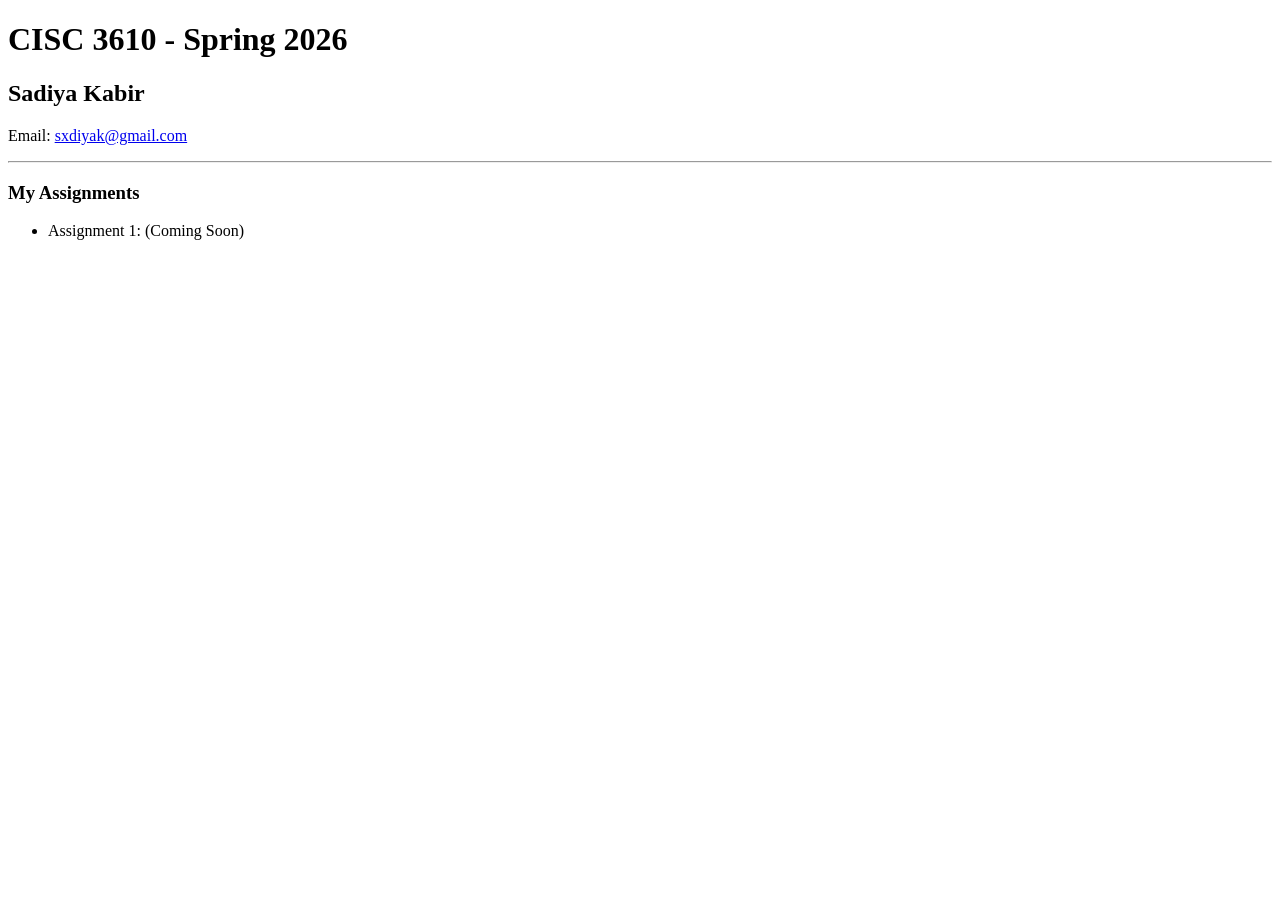
==== index.html @ 35ba0e7b "Added initial HTML structure" ====
<!DOCTYPE html>
<html>
<head>
    <title>CISC 3610 Portfolio</title>
</head>
<body>
    <header>
        <h1>CISC 3610 - Spring 2026</h1>
        <h2>Sadiya Kabir</h2>
        <p>Email: <a href="mailto:sxdiyak@gmail.com">sxdiyak@gmail.com</a></p>
    </header>

    <hr>

    <section id="assignments">
        <h3>My Assignments</h3>
        <ul>
            <li>Assignment 1: (Coming Soon)</li>
            </ul>
    </section>
</body>
</html>
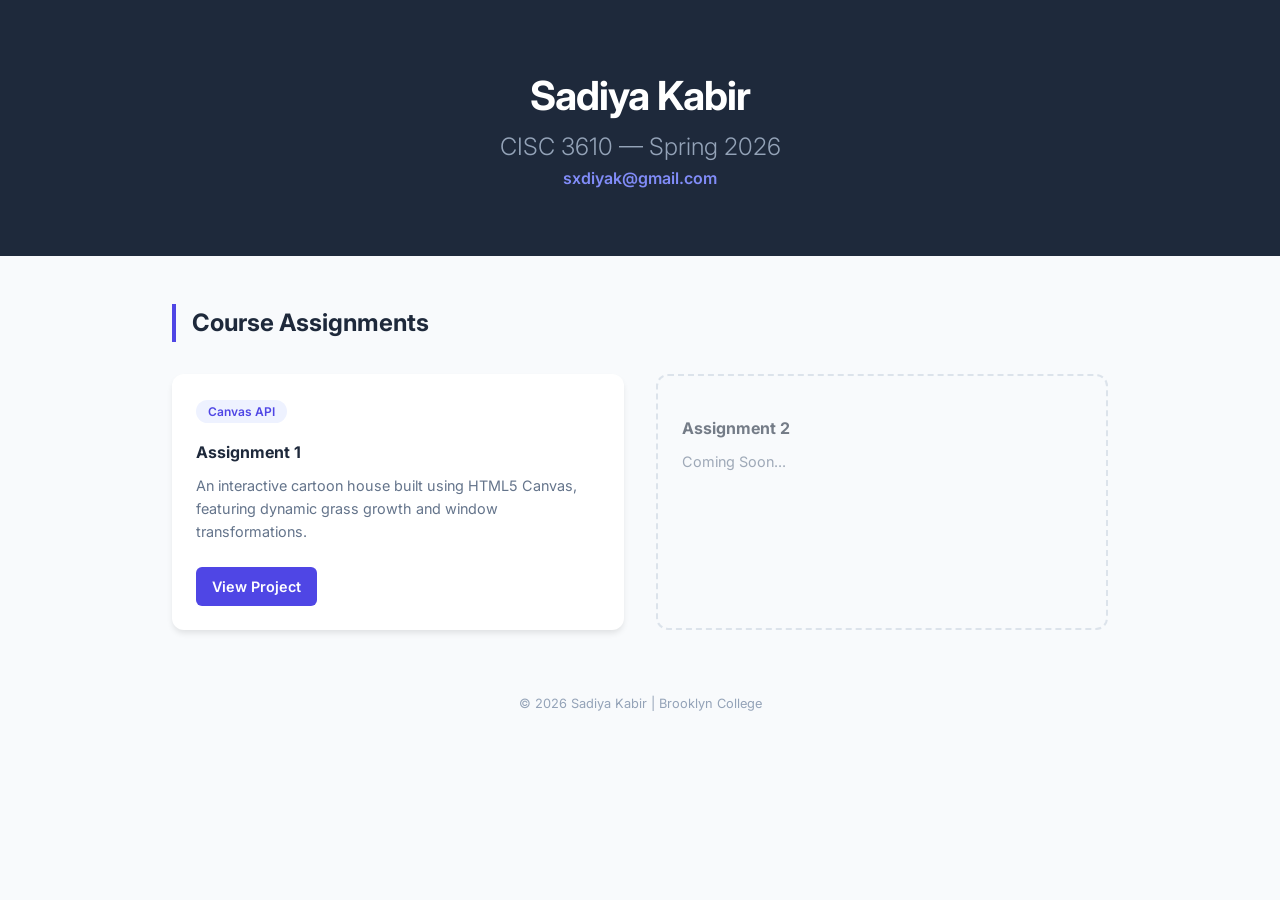
==== commit 005eb44c: "Updated Portfolio with Assignment1" ====
--- a/index.html
+++ b/index.html
@@ -1,22 +1,52 @@
 <!DOCTYPE html>
-<html>
+<html lang="en">
 <head>
-    <title>CISC 3610 Portfolio</title>
+    <meta charset="UTF-8">
+    <meta name="viewport" content="width=device-width, initial-scale=1.0">
+    <title>Sadiya Kabir | CISC 3610 Portfolio</title>
+    <link rel="stylesheet" href="style.css">
+    <link href="https://fonts.googleapis.com/css2?family=Inter:wght@300;400;600&display=swap" rel="stylesheet">
 </head>
 <body>
+
     <header>
-        <h1>CISC 3610 - Spring 2026</h1>
-        <h2>Sadiya Kabir</h2>
-        <p>Email: <a href="mailto:sxdiyak@gmail.com">sxdiyak@gmail.com</a></p>
+        <div class="container">
+            <h1>Sadiya Kabir</h1>
+            <h2>CISC 3610 — Spring 2026</h2>
+            <div class="contact-info">
+                <a href="mailto:sxdiyak@gmail.com">sxdiyak@gmail.com</a>
+            </div>
+        </div>
     </header>
 
-    <hr>
+    <main class="container">
+        <section id="assignments">
+            <h3>Course Assignments</h3>
+            <div class="project-grid">
+                
+                <div class="card">
+                    <div class="card-content">
+                        <span class="tag">Canvas API</span>
+                        <h4>Assignment 1</h4>
+                        <p>An interactive cartoon house built using HTML5 Canvas, featuring dynamic grass growth and window transformations.</p>
+                        <a href="cartoon/index.html" class="btn">View Project</a>
+                    </div>
+                </div>
 
-    <section id="assignments">
-        <h3>My Assignments</h3>
-        <ul>
-            <li>Assignment 1: (Coming Soon)</li>
-            </ul>
-    </section>
+                <div class="card placeholder">
+                    <div class="card-content">
+                        <h4>Assignment 2</h4>
+                        <p>Coming Soon...</p>
+                    </div>
+                </div>
+
+            </div>
+        </section>
+    </main>
+
+    <footer>
+        <p>&copy; 2026 Sadiya Kabir | Brooklyn College</p>
+    </footer>
+
 </body>
-</html>
+</html>
--- a/style.css
+++ b/style.css
@@ -0,0 +1,107 @@
+:root {
+    --primary: #4f46e5;
+    --dark: #1e293b;
+    --light: #f8fafc;
+    --text: #334155;
+}
+
+* { box-sizing: border-box; margin: 0; padding: 0; }
+
+body {
+    font-family: 'Inter', sans-serif;
+    background-color: var(--light);
+    color: var(--text);
+    line-height: 1.6;
+}
+
+.container {
+    max-width: 1000px;
+    margin: 0 auto;
+    padding: 0 2rem;
+}
+
+header {
+    background-color: var(--dark);
+    color: white;
+    padding: 4rem 0;
+    text-align: center;
+    margin-bottom: 3rem;
+}
+
+header h1 { font-size: 2.5rem; letter-spacing: -1px; }
+header h2 { font-weight: 300; color: #94a3b8; }
+
+.contact-info a {
+    color: #818cf8;
+    text-decoration: none;
+    font-weight: 600;
+}
+
+h3 {
+    font-size: 1.5rem;
+    margin-bottom: 2rem;
+    color: var(--dark);
+    border-left: 4px solid var(--primary);
+    padding-left: 1rem;
+}
+
+/* Grid Layout */
+.project-grid {
+    display: grid;
+    grid-template-columns: repeat(auto-fill, minmax(300px, 1fr));
+    gap: 2rem;
+}
+
+/* Card Styling */
+.card {
+    background: white;
+    border-radius: 12px;
+    overflow: hidden;
+    box-shadow: 0 4px 6px -1px rgba(0, 0, 0, 0.1);
+    transition: transform 0.2s ease, box-shadow 0.2s ease;
+}
+
+.card:hover {
+    transform: translateY(-5px);
+    box-shadow: 0 10px 15px -3px rgba(0, 0, 0, 0.1);
+}
+
+.card-content { padding: 1.5rem; }
+
+.tag {
+    background: #eef2ff;
+    color: var(--primary);
+    font-size: 0.75rem;
+    font-weight: 600;
+    padding: 0.25rem 0.75rem;
+    border-radius: 99px;
+}
+
+.card h4 { margin: 1rem 0 0.5rem; color: var(--dark); }
+
+.card p { font-size: 0.9rem; color: #64748b; margin-bottom: 1.5rem; }
+
+.btn {
+    display: inline-block;
+    background: var(--primary);
+    color: white;
+    padding: 0.5rem 1rem;
+    border-radius: 6px;
+    text-decoration: none;
+    font-size: 0.9rem;
+    font-weight: 600;
+}
+
+.placeholder {
+    border: 2px dashed #cbd5e1;
+    background: transparent;
+    box-shadow: none;
+    opacity: 0.6;
+}
+
+footer {
+    text-align: center;
+    padding: 4rem 0;
+    font-size: 0.8rem;
+    color: #94a3b8;
+}
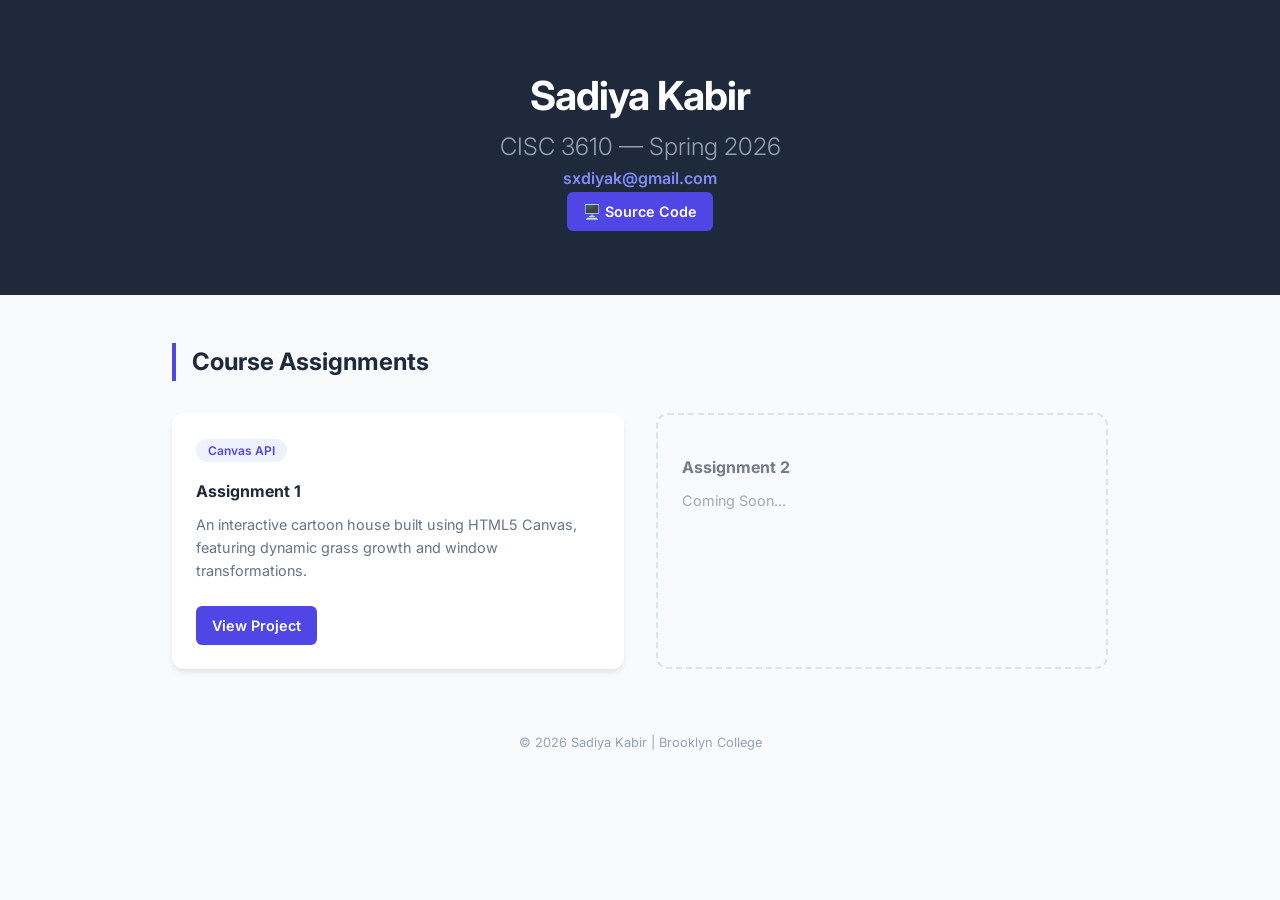
==== commit d4c99661: "Add source code link to index.html Added a link to the source code repository in the contact info se" ====
--- a/index.html
+++ b/index.html
@@ -16,6 +16,11 @@
             <div class="contact-info">
                 <a href="mailto:sxdiyak@gmail.com">sxdiyak@gmail.com</a>
             </div>
+             <div class="source-code">
+            <a href="https://github.com/m-kabir02/portfolio" class="btn secondary" target="_blank">
+                🖥️ Source Code
+            </a>
+        </div>
         </div>
     </header>
 
@@ -49,4 +54,4 @@
     </footer>
 
 </body>
-</html>+</html>
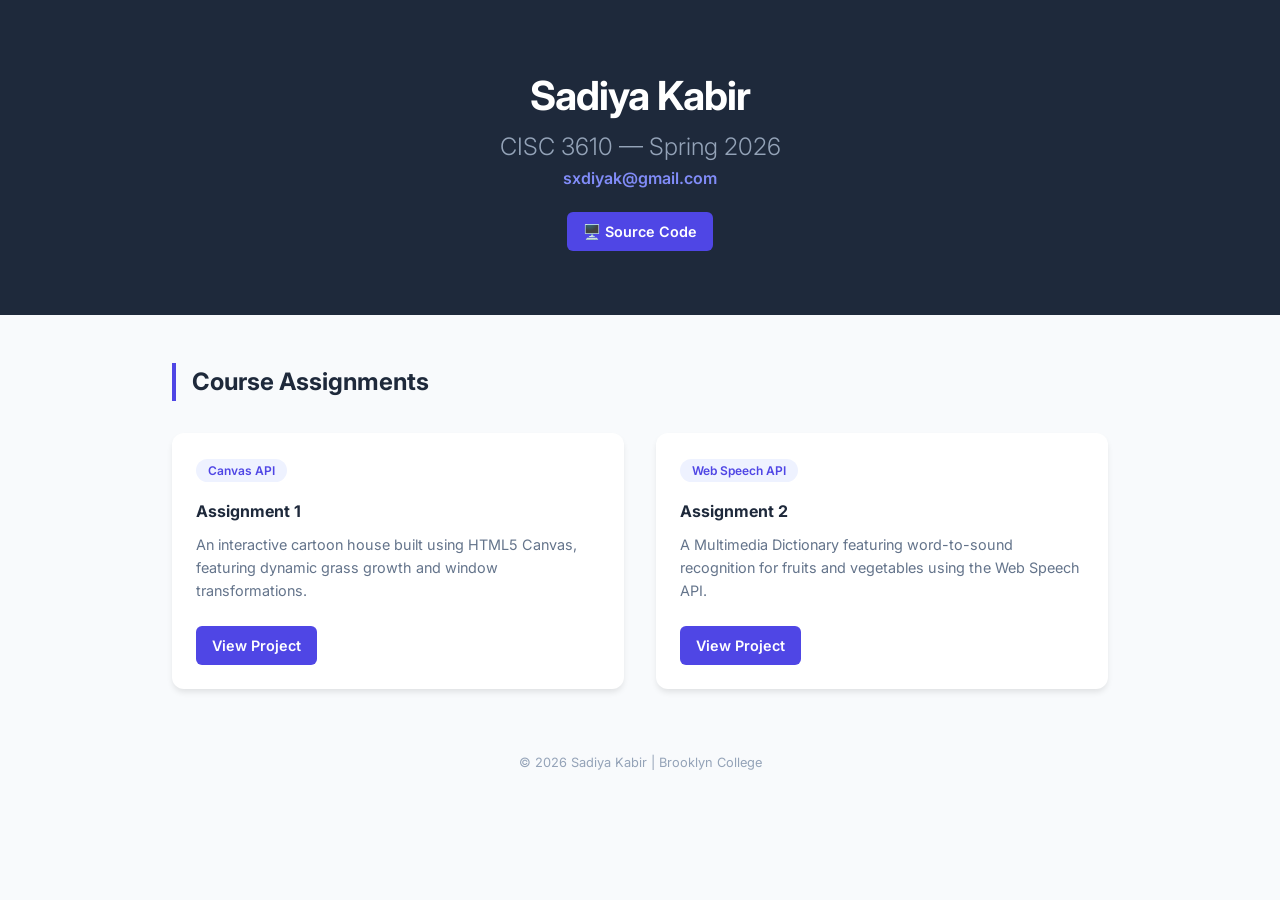
==== commit 198946dc: "added Assignment 2 - Words Project" ====
--- a/index.html
+++ b/index.html
@@ -6,6 +6,7 @@
     <title>Sadiya Kabir | CISC 3610 Portfolio</title>
     <link rel="stylesheet" href="style.css">
     <link href="https://fonts.googleapis.com/css2?family=Inter:wght@300;400;600&display=swap" rel="stylesheet">
+    
 </head>
 <body>
 
@@ -38,10 +39,12 @@
                     </div>
                 </div>
 
-                <div class="card placeholder">
+               <div class="card">
                     <div class="card-content">
+                        <span class="tag">Web Speech API</span>
                         <h4>Assignment 2</h4>
-                        <p>Coming Soon...</p>
+                        <p>A Multimedia Dictionary featuring word-to-sound recognition for fruits and vegetables using the Web Speech API.</p>
+                        <a href="multimedia-dictionary/index.html" class="btn">View Project</a>
                     </div>
                 </div>
 
--- a/style.css
+++ b/style.css
@@ -35,6 +35,8 @@
     color: #818cf8;
     text-decoration: none;
     font-weight: 600;
+    display: inline-block; 
+    margin-bottom: 20px;   
 }
 
 h3 {
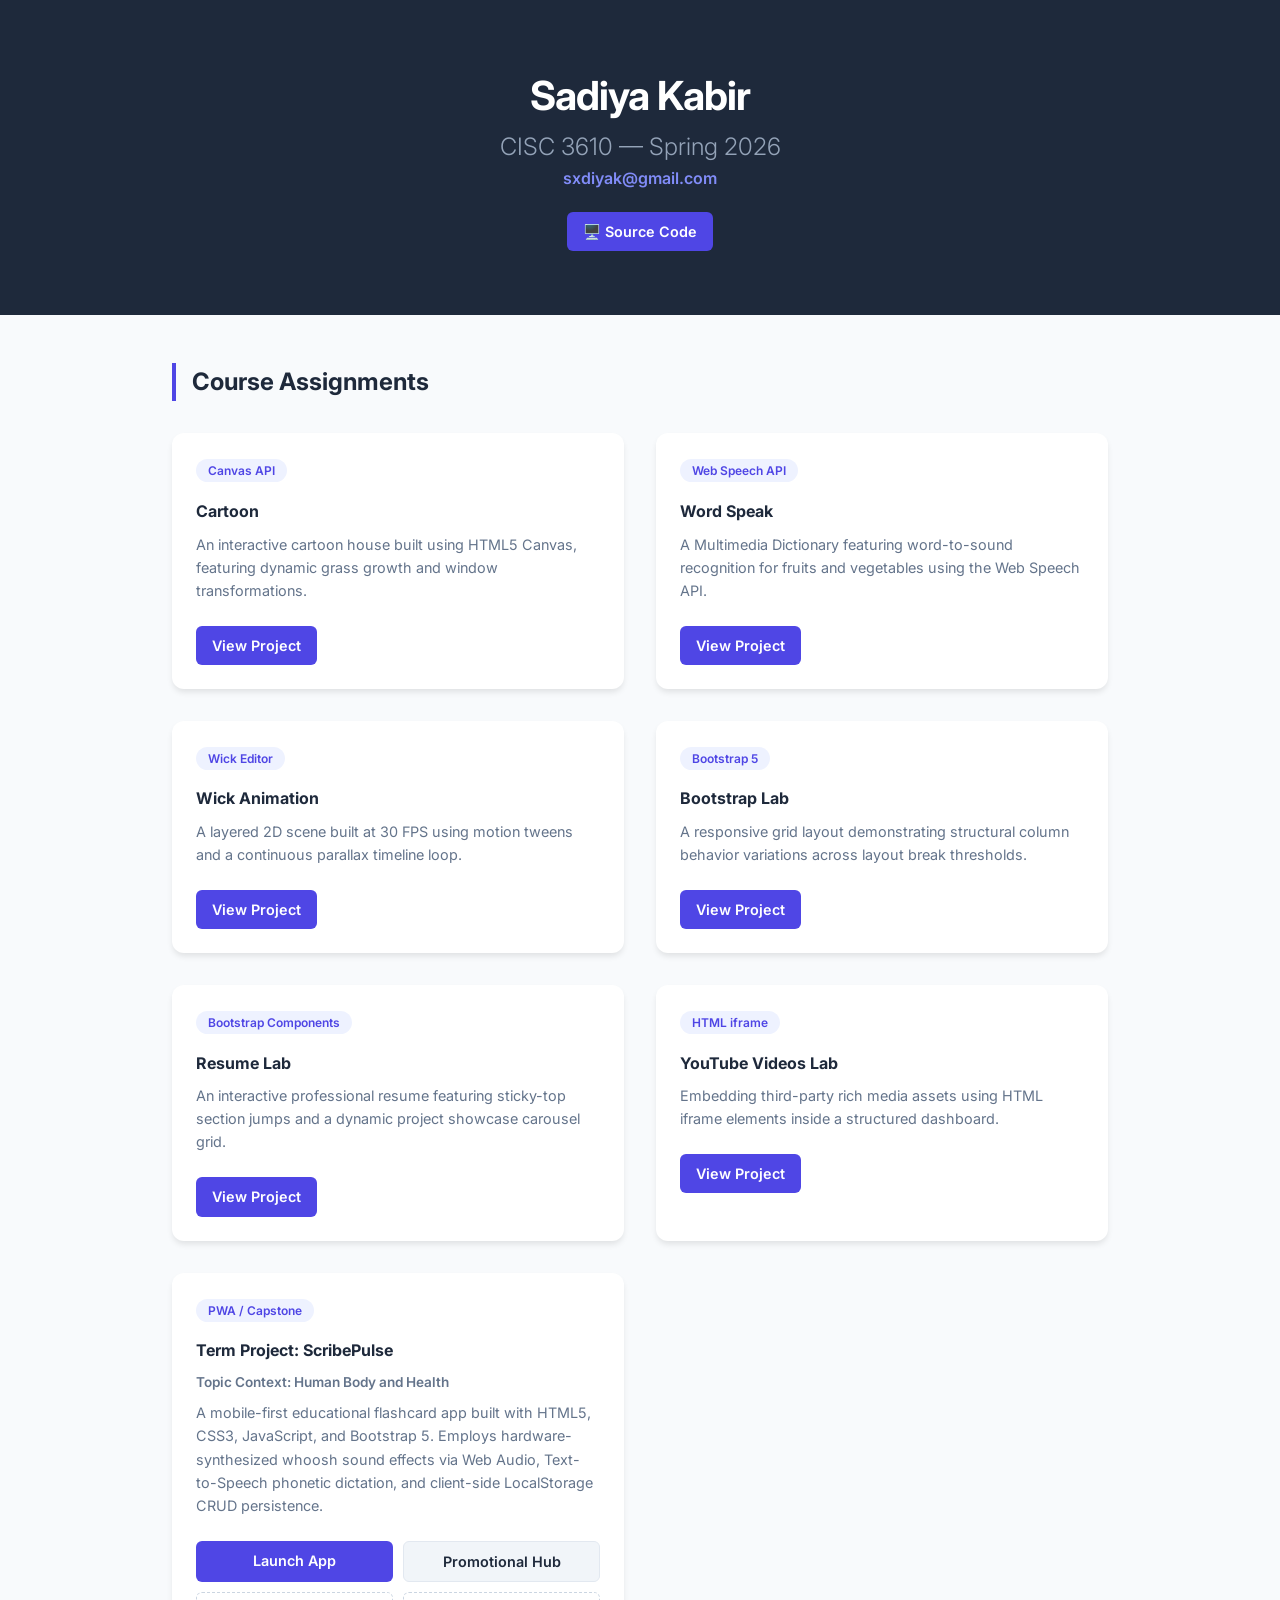
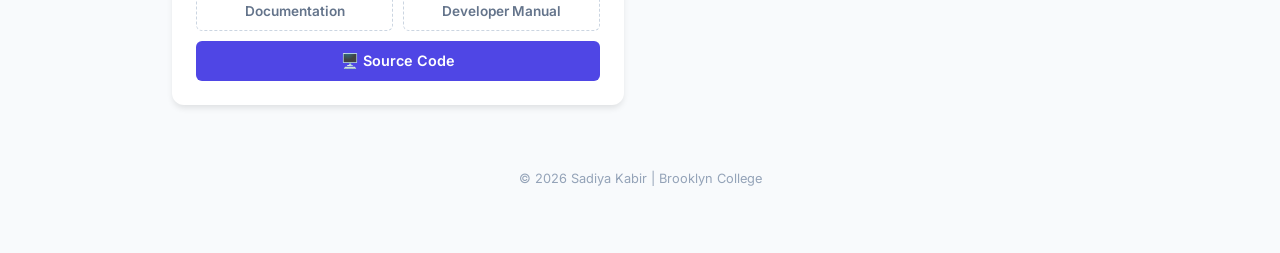
==== commit 9219326a: "Added projects and pwa" ====
--- a/index.html
+++ b/index.html
@@ -6,7 +6,22 @@
     <title>Sadiya Kabir | CISC 3610 Portfolio</title>
     <link rel="stylesheet" href="style.css">
     <link href="https://fonts.googleapis.com/css2?family=Inter:wght@300;400;600&display=swap" rel="stylesheet">
-    
+    <style>
+        /* 🎯 RESPONSIVE BUTTON WRAPPING SYSTEM (PREVENTS SQUEEZING ON NARROW SCREENS) */
+        .pwa-btn-container {
+            display: flex;
+            flex-wrap: wrap;
+            gap: 10px;
+            margin-top: 15px;
+            width: 100%;
+        }
+        .pwa-btn-container .btn {
+            flex: 1 1 calc(50% - 10px); /* Splits into equal 2x2 grid when space is tight */
+            min-width: 120px;
+            text-align: center;
+            white-space: nowrap;
+        }
+    </style>
 </head>
 <body>
 
@@ -17,11 +32,11 @@
             <div class="contact-info">
                 <a href="mailto:sxdiyak@gmail.com">sxdiyak@gmail.com</a>
             </div>
-             <div class="source-code">
-            <a href="https://github.com/m-kabir02/portfolio" class="btn secondary" target="_blank">
-                🖥️ Source Code
-            </a>
-        </div>
+            <div class="source-code">
+                <a href="https://github.com/m-kabir02/portfolio" class="btn secondary" target="_blank">
+                    🖥️ Source Code
+                </a>
+            </div>
         </div>
     </header>
 
@@ -33,18 +48,71 @@
                 <div class="card">
                     <div class="card-content">
                         <span class="tag">Canvas API</span>
-                        <h4>Assignment 1</h4>
+                        <h4>Cartoon</h4>
                         <p>An interactive cartoon house built using HTML5 Canvas, featuring dynamic grass growth and window transformations.</p>
                         <a href="cartoon/index.html" class="btn">View Project</a>
                     </div>
                 </div>
 
-               <div class="card">
+                <div class="card">
                     <div class="card-content">
                         <span class="tag">Web Speech API</span>
-                        <h4>Assignment 2</h4>
+                        <h4>Word Speak</h4>
                         <p>A Multimedia Dictionary featuring word-to-sound recognition for fruits and vegetables using the Web Speech API.</p>
                         <a href="multimedia-dictionary/index.html" class="btn">View Project</a>
+                    </div>
+                </div>
+
+                <div class="card">
+                    <div class="card-content">
+                        <span class="tag">Wick Editor</span>
+                        <h4>Wick Animation</h4>
+                        <p>A layered 2D scene built at 30 FPS using motion tweens and a continuous parallax timeline loop.</p>
+                        <a href="wick-animation/index.html" class="btn">View Project</a>
+                    </div>
+                </div>
+
+                <div class="card">
+                    <div class="card-content">
+                        <span class="tag">Bootstrap 5</span>
+                        <h4>Bootstrap Lab</h4>
+                        <p>A responsive grid layout demonstrating structural column behavior variations across layout break thresholds.</p>
+                        <a href="bootstrap-grid/index.html" class="btn">View Project</a>
+                    </div>
+                </div>
+
+                <div class="card">
+                    <div class="card-content">
+                        <span class="tag">Bootstrap Components</span>
+                        <h4>Resume Lab</h4>
+                        <p>An interactive professional resume featuring sticky-top section jumps and a dynamic project showcase carousel grid.</p>
+                        <a href="resume-lab/index.html" class="btn">View Project</a>
+                    </div>
+                </div>
+                
+                <div class="card">
+                    <div class="card-content">
+                        <span class="tag">HTML iframe</span>
+                        <h4>YouTube Videos Lab</h4>
+                        <p>Embedding third-party rich media assets using HTML iframe elements inside a structured dashboard.</p>
+                        <a href="youtube-lab/index.html" class="btn">View Project</a>
+                    </div>
+                </div>
+
+                <div class="card term-project-card">
+                    <div class="card-content">
+                        <span class="tag">PWA / Capstone</span>
+                        <h4>Term Project: ScribePulse</h4>
+                        <p style="font-size: 0.85rem; color: #64748b; margin-bottom: 8px; font-weight: 600;">Topic Context: Human Body and Health</p>
+                        <p>A mobile-first educational flashcard app built with HTML5, CSS3, JavaScript, and Bootstrap 5. Employs hardware-synthesized whoosh sound effects via Web Audio, Text-to-Speech phonetic dictation, and client-side LocalStorage CRUD persistence.</p>
+                        
+                        <div class="pwa-btn-container">
+                            <a href="pwa/index.html" class="btn" target="_blank">Launch App</a>
+                            <a href="pwa/promo.html" class="btn" style="background-color: #f1f5f9; color: #1e293b; border: 1px solid #e2e8f0;">Promotional Hub</a>
+                            <a href="pwa/user-documentation.txt" target="_blank" class="btn" style="font-size: 0.85rem; background: transparent; color: #64748b; border: 1px dashed #cbd5e1;">Documentation</a>
+                            <a href="pwa/promo.html#developer-manual" class="btn" style="font-size: 0.85rem; background: transparent; color: #64748b; border: 1px dashed #cbd5e1;">Developer Manual</a>
+                            <a href="https://github.com/m-kabir02/portfolio" class="btn secondary" target="_blank">🖥️ Source Code</a>
+                        </div>
                     </div>
                 </div>
 
@@ -57,4 +125,4 @@
     </footer>
 
 </body>
-</html>
+</html>
